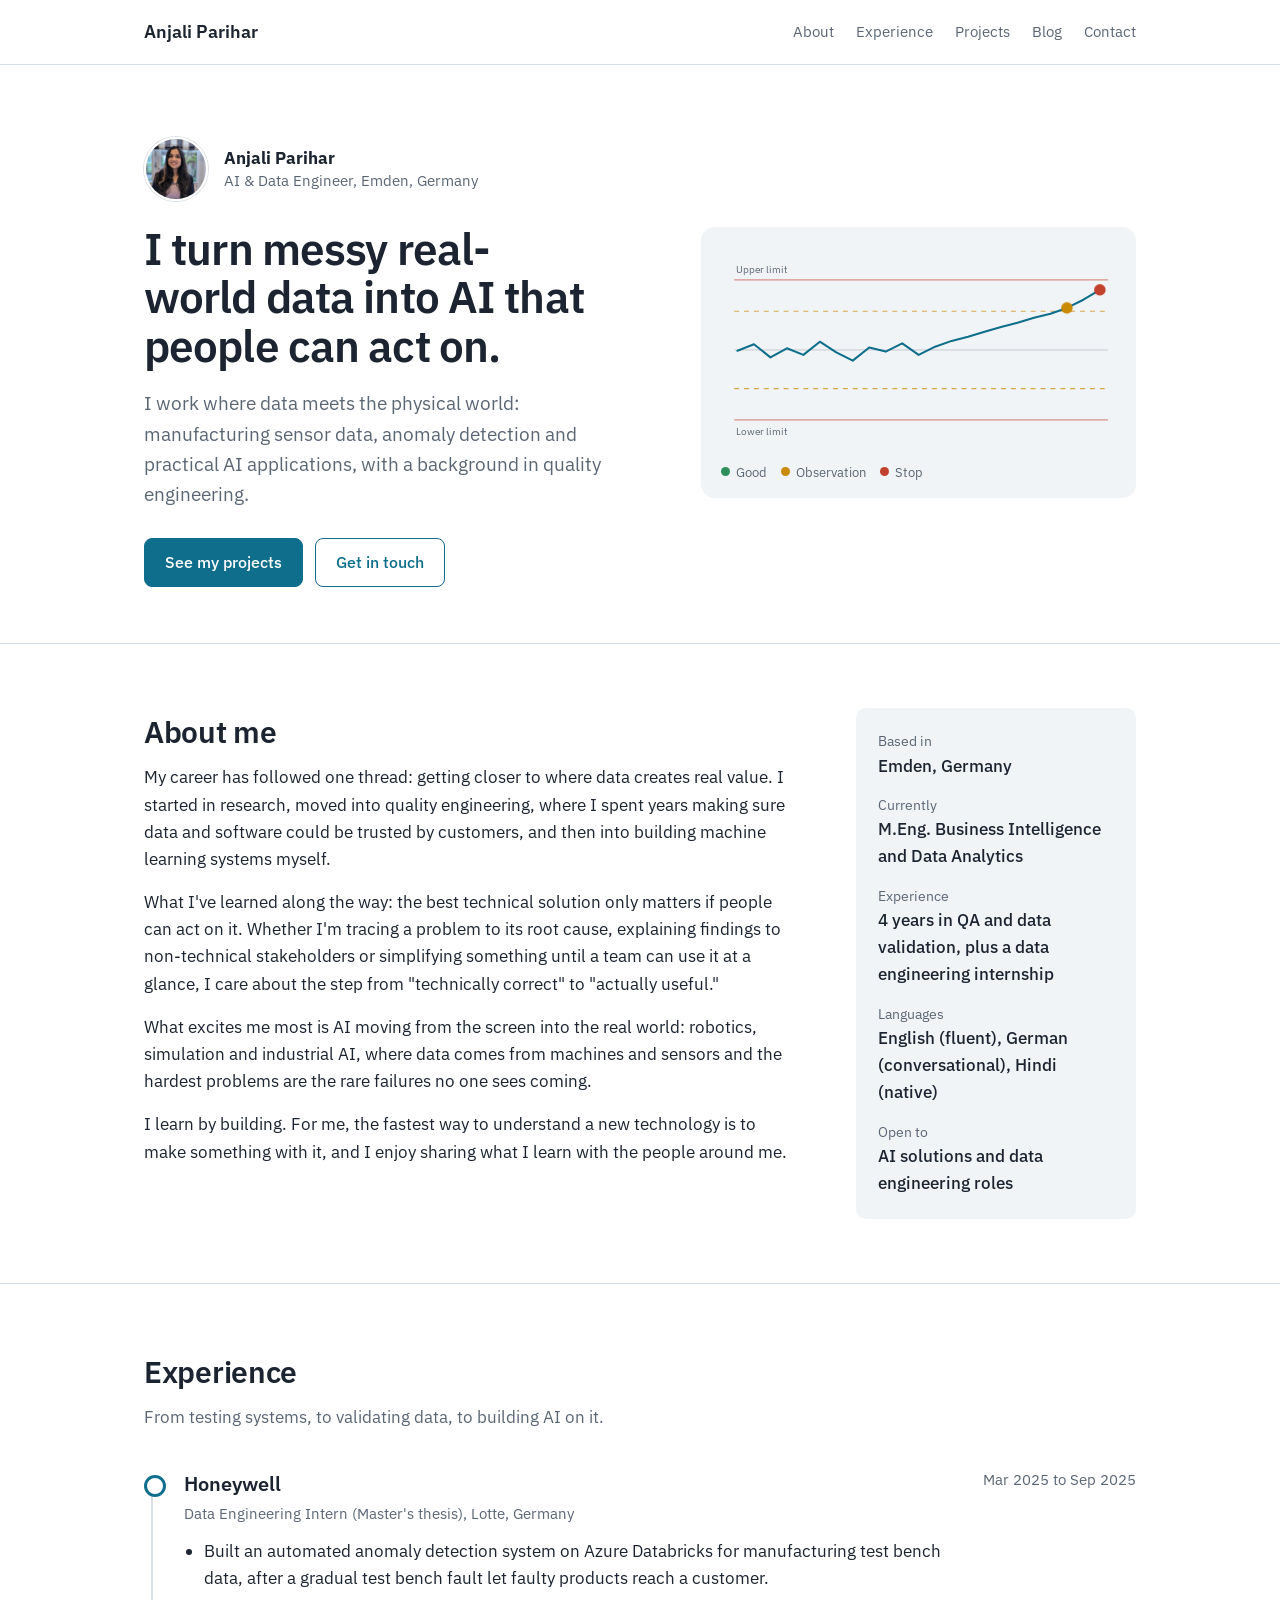
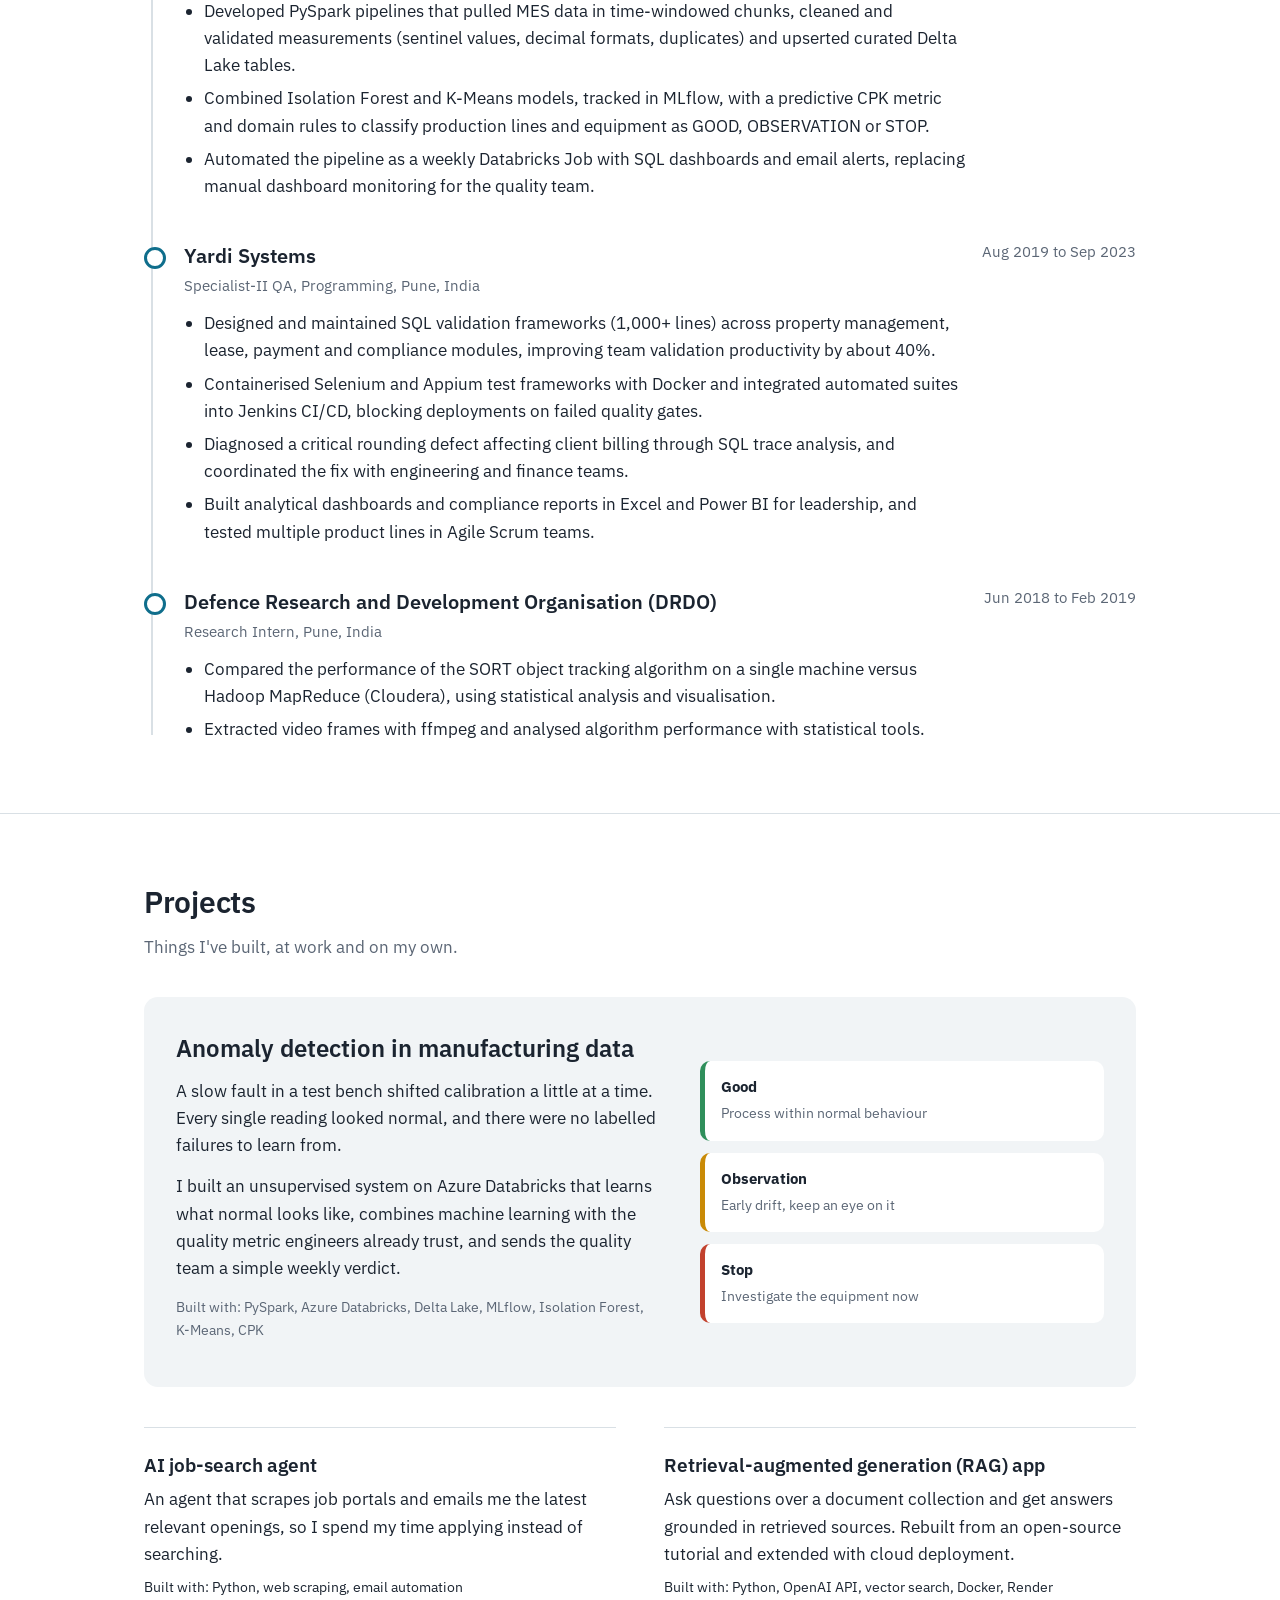
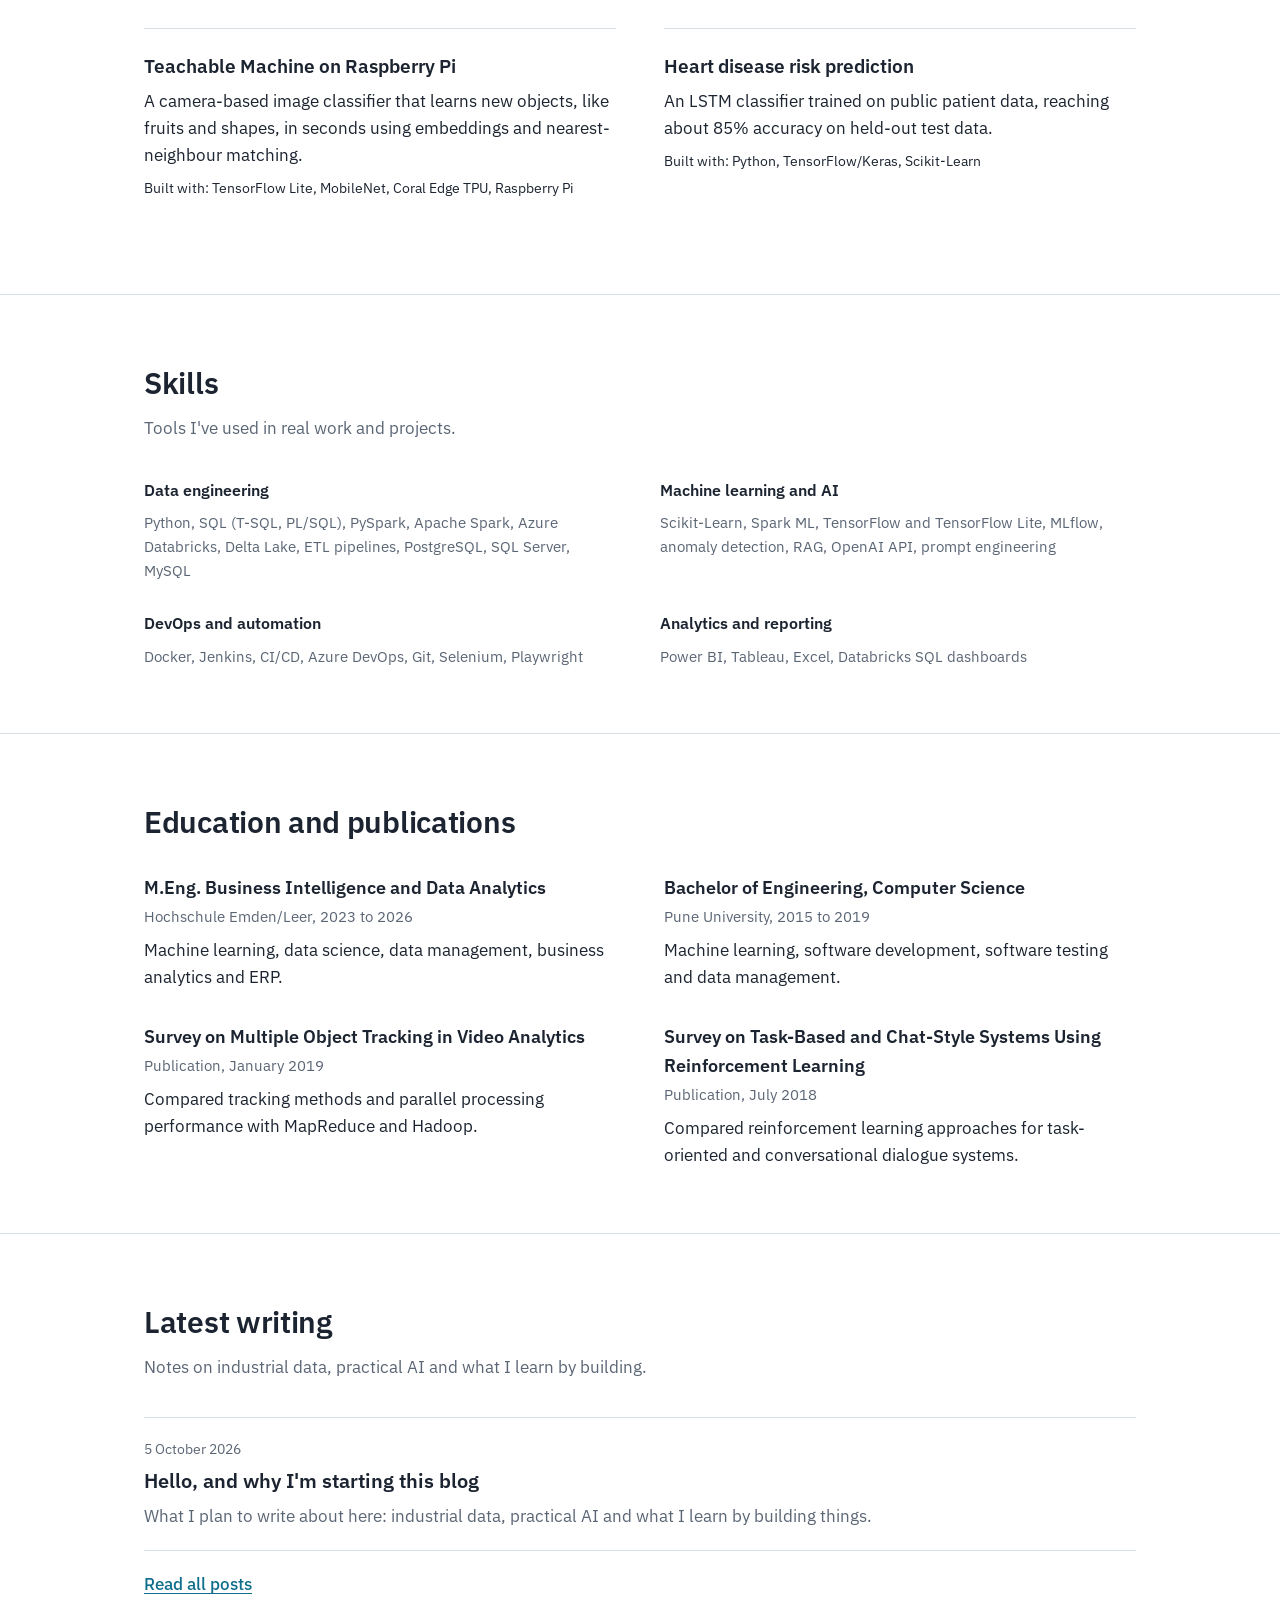
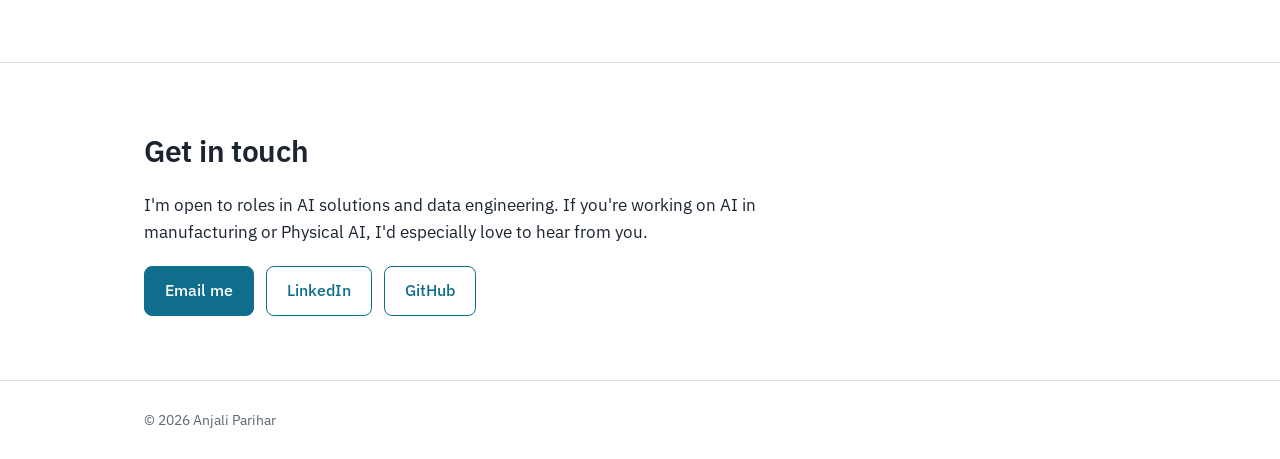
==== index.html @ 0a212793 "page" ====
<!DOCTYPE html>
<html lang="en">
<head>
  <meta charset="utf-8">
  <meta name="viewport" content="width=device-width, initial-scale=1">
  <title>Anjali Parihar | AI & Data Engineer</title>
  <meta name="description" content="Anjali Parihar, AI and data engineer in Germany. Industrial sensor data, anomaly detection and practical AI applications.">
  <meta name="author" content="Anjali Parihar">
  <!-- Link preview (LinkedIn, WhatsApp). After you get a domain, replace YOUR-DOMAIN below. -->
  <meta property="og:type" content="website">
  <meta property="og:title" content="Anjali Parihar | AI & Data Engineer">
  <meta property="og:description" content="Industrial sensor data, anomaly detection and practical AI applications.">
  <meta property="og:image" content="https://YOUR-DOMAIN/assets/profile.jpg">
  <meta property="og:url" content="https://YOUR-DOMAIN/">
  <meta name="theme-color" content="#ffffff">
  <link rel="icon" href="data:image/svg+xml,<svg xmlns='http://www.w3.org/2000/svg' viewBox='0 0 32 32'><rect width='32' height='32' rx='7' fill='%230f6e8c'/><text x='16' y='22' font-family='Arial' font-size='15' font-weight='700' fill='white' text-anchor='middle'>AP</text></svg>">
  <link rel="preconnect" href="https://fonts.googleapis.com">
  <link rel="preconnect" href="https://fonts.gstatic.com" crossorigin>
  <link href="https://fonts.googleapis.com/css2?family=IBM+Plex+Sans:wght@400;500;600&display=swap" rel="stylesheet">
  <link rel="stylesheet" href="styles.css">
</head>
<body>

<header class="site-header">
  <div class="wrap">
    <a class="brand" href="#top">Anjali Parihar</a>
    <button class="menu-btn" aria-expanded="false" aria-controls="site-nav">Menu</button>
    <nav class="nav" id="site-nav" aria-label="Main">
      <a href="#about">About</a>
      <a href="#experience">Experience</a>
      <a href="#projects">Projects</a>
      <a href="blog/index.html">Blog</a>
      <a href="#contact">Contact</a>
    </nav>
  </div>
</header>

<main id="top">

  <!-- Hero -->
  <section class="hero">
    <div class="wrap">
      <div>
        <div class="hero-id">
          <img src="assets/profile.jpg" alt="Portrait of Anjali Parihar">
          <p><strong>Anjali Parihar</strong>AI & Data Engineer, Emden, Germany</p>
        </div>
        <h1>I turn messy real-world data into AI that people can act on.</h1>
        <p class="lead">I work where data meets the physical world: manufacturing sensor data, anomaly detection and practical AI applications, with a background in quality engineering.</p>
        <div class="actions">
          <a class="btn btn-primary" href="#projects">See my projects</a>
          <a class="btn btn-ghost" href="#contact">Get in touch</a>
        </div>
      </div>

      <figure class="chart-card" aria-label="Illustration: a control chart where a drifting signal is flagged before it reaches the limit">
        <svg viewBox="0 0 480 250" role="img" aria-hidden="true">
          <!-- limits -->
          <line x1="16" y1="40" x2="470" y2="40" stroke="#c2412d" stroke-width="1.5" opacity=".55"/>
          <line x1="16" y1="210" x2="470" y2="210" stroke="#c2412d" stroke-width="1.5" opacity=".55"/>
          <line x1="16" y1="78" x2="470" y2="78" stroke="#c98a06" stroke-width="1.5" stroke-dasharray="6 6" opacity=".7"/>
          <line x1="16" y1="172" x2="470" y2="172" stroke="#c98a06" stroke-width="1.5" stroke-dasharray="6 6" opacity=".7"/>
          <line x1="16" y1="125" x2="470" y2="125" stroke="#5b6675" stroke-width="1" opacity=".35"/>
          <text x="18" y="32" font-size="12" fill="#5b6675" font-family="IBM Plex Sans, sans-serif">Upper limit</text>
          <text x="18" y="228" font-size="12" fill="#5b6675" font-family="IBM Plex Sans, sans-serif">Lower limit</text>
          <!-- signal -->
          <polyline class="trace" fill="none" stroke="#0f6e8c" stroke-width="2.5" stroke-linejoin="round" stroke-linecap="round"
            points="20,126 40,118 60,134 80,123 100,131 120,115 140,128 160,138 180,122 200,127 220,117 240,131 260,121 280,114 300,109 320,103 340,97 360,92 380,86 400,81 420,74 440,64 460,52"/>
          <!-- flags -->
          <circle class="flag f1" cx="420" cy="74" r="7" fill="#c98a06"/>
          <circle class="flag f2" cx="460" cy="52" r="7" fill="#c2412d"/>
        </svg>
        <figcaption class="chart-legend">
          <span class="lg-good">Good</span>
          <span class="lg-watch">Observation</span>
          <span class="lg-stop">Stop</span>
        </figcaption>
      </figure>
    </div>
  </section>

  <!-- About -->
  <section class="block" id="about">
    <div class="wrap about-grid">
      <div class="about-text">
        <h2>About me</h2>
        <p>My career has followed one thread: getting closer to where data creates real value. I started in research, moved into quality engineering, where I spent years making sure data and software could be trusted by customers, and then into building machine learning systems myself.</p>
        <p>What I've learned along the way: the best technical solution only matters if people can act on it. Whether I'm tracing a problem to its root cause, explaining findings to non-technical stakeholders or simplifying something until a team can use it at a glance, I care about the step from "technically correct" to "actually useful."</p>
        <p>What excites me most is AI moving from the screen into the real world: robotics, simulation and industrial AI, where data comes from machines and sensors and the hardest problems are the rare failures no one sees coming.</p>
        <p>I learn by building. For me, the fastest way to understand a new technology is to make something with it, and I enjoy sharing what I learn with the people around me.</p>
      </div>
      <aside class="facts">
        <dl>
          <dt>Based in</dt>
          <dd>Emden, Germany</dd>
          <dt>Currently</dt>
          <dd>M.Eng. Business Intelligence and Data Analytics</dd>
          <dt>Experience</dt>
          <dd>4 years in QA and data validation, plus a data engineering internship</dd>
          <dt>Languages</dt>
          <dd>English (fluent), German (conversational), Hindi (native)</dd>
          <dt>Open to</dt>
          <dd>AI solutions and data engineering roles</dd>
        </dl>
      </aside>
    </div>
  </section>

  <!-- Experience -->
  <section class="block" id="experience">
    <div class="wrap">
      <h2>Experience</h2>
      <p class="section-intro">From testing systems, to validating data, to building AI on it.</p>
      <ol class="timeline" reversed>
        <li>
          <div class="role-head">
            <h3>Honeywell</h3>
            <span class="when">Mar 2025 to Sep 2025</span>
          </div>
          <p class="role-sub">Data Engineering Intern (Master's thesis), Lotte, Germany</p>
          <ul>
            <li>Built an automated anomaly detection system on Azure Databricks for manufacturing test bench data, after a gradual test bench fault let faulty products reach a customer.</li>
            <li>Developed PySpark pipelines that pulled MES data in time-windowed chunks, cleaned and validated measurements (sentinel values, decimal formats, duplicates) and upserted curated Delta Lake tables.</li>
            <li>Combined Isolation Forest and K-Means models, tracked in MLflow, with a predictive CPK metric and domain rules to classify production lines and equipment as GOOD, OBSERVATION or STOP.</li>
            <li>Automated the pipeline as a weekly Databricks Job with SQL dashboards and email alerts, replacing manual dashboard monitoring for the quality team.</li>
          </ul>
        </li>
        <li>
          <div class="role-head">
            <h3>Yardi Systems</h3>
            <span class="when">Aug 2019 to Sep 2023</span>
          </div>
          <p class="role-sub">Specialist-II QA, Programming, Pune, India</p>
          <ul>
            <li>Designed and maintained SQL validation frameworks (1,000+ lines) across property management, lease, payment and compliance modules, improving team validation productivity by about 40%.</li>
            <li>Containerised Selenium and Appium test frameworks with Docker and integrated automated suites into Jenkins CI/CD, blocking deployments on failed quality gates.</li>
            <li>Diagnosed a critical rounding defect affecting client billing through SQL trace analysis, and coordinated the fix with engineering and finance teams.</li>
            <li>Built analytical dashboards and compliance reports in Excel and Power BI for leadership, and tested multiple product lines in Agile Scrum teams.</li>
          </ul>
        </li>
        <li>
          <div class="role-head">
            <h3>Defence Research and Development Organisation (DRDO)</h3>
            <span class="when">Jun 2018 to Feb 2019</span>
          </div>
          <p class="role-sub">Research Intern, Pune, India</p>
          <ul>
            <li>Compared the performance of the SORT object tracking algorithm on a single machine versus Hadoop MapReduce (Cloudera), using statistical analysis and visualisation.</li>
            <li>Extracted video frames with ffmpeg and analysed algorithm performance with statistical tools.</li>
          </ul>
        </li>
      </ol>
    </div>
  </section>

  <!-- Projects -->
  <section class="block" id="projects">
    <div class="wrap">
      <h2>Projects</h2>
      <p class="section-intro">Things I've built, at work and on my own.</p>

      <article class="featured">
        <div>
          <h3>Anomaly detection in manufacturing data</h3>
          <p>A slow fault in a test bench shifted calibration a little at a time. Every single reading looked normal, and there were no labelled failures to learn from.</p>
          <p>I built an unsupervised system on Azure Databricks that learns what normal looks like, combines machine learning with the quality metric engineers already trust, and sends the quality team a simple weekly verdict.</p>
          <p class="built">Built with: PySpark, Azure Databricks, Delta Lake, MLflow, Isolation Forest, K-Means, CPK</p>
        </div>
        <div class="verdicts" aria-label="The three verdicts the system produces">
          <div class="verdict v-good"><div><strong>Good</strong><span>Process within normal behaviour</span></div></div>
          <div class="verdict v-watch"><div><strong>Observation</strong><span>Early drift, keep an eye on it</span></div></div>
          <div class="verdict v-stop"><div><strong>Stop</strong><span>Investigate the equipment now</span></div></div>
        </div>
      </article>

      <ul class="project-list">
        <li>
          <h3>AI job-search agent</h3>
          <p>An agent that scrapes job portals and emails me the latest relevant openings, so I spend my time applying instead of searching.</p>
          <p class="built">Built with: Python, web scraping, email automation</p>
        </li>
        <li>
          <h3>Retrieval-augmented generation (RAG) app</h3>
          <p>Ask questions over a document collection and get answers grounded in retrieved sources. Rebuilt from an open-source tutorial and extended with cloud deployment.</p>
          <p class="built">Built with: Python, OpenAI API, vector search, Docker, Render</p>
        </li>
        <li>
          <h3>Teachable Machine on Raspberry Pi</h3>
          <p>A camera-based image classifier that learns new objects, like fruits and shapes, in seconds using embeddings and nearest-neighbour matching.</p>
          <p class="built">Built with: TensorFlow Lite, MobileNet, Coral Edge TPU, Raspberry Pi</p>
        </li>
        <li>
          <h3>Heart disease risk prediction</h3>
          <p>An LSTM classifier trained on public patient data, reaching about 85% accuracy on held-out test data.</p>
          <p class="built">Built with: Python, TensorFlow/Keras, Scikit-Learn</p>
        </li>
      </ul>
    </div>
  </section>

  <!-- Skills -->
  <section class="block" id="skills">
    <div class="wrap">
      <h2>Skills</h2>
      <p class="section-intro">Tools I've used in real work and projects.</p>
      <div class="skills">
        <div>
          <h3>Data engineering</h3>
          <p>Python, SQL (T-SQL, PL/SQL), PySpark, Apache Spark, Azure Databricks, Delta Lake, ETL pipelines, PostgreSQL, SQL Server, MySQL</p>
        </div>
        <div>
          <h3>Machine learning and AI</h3>
          <p>Scikit-Learn, Spark ML, TensorFlow and TensorFlow Lite, MLflow, anomaly detection, RAG, OpenAI API, prompt engineering</p>
        </div>
        <div>
          <h3>DevOps and automation</h3>
          <p>Docker, Jenkins, CI/CD, Azure DevOps, Git, Selenium, Playwright</p>
        </div>
        <div>
          <h3>Analytics and reporting</h3>
          <p>Power BI, Tableau, Excel, Databricks SQL dashboards</p>
        </div>
      </div>
    </div>
  </section>

  <!-- Education -->
  <section class="block" id="education">
    <div class="wrap">
      <h2>Education and publications</h2>
      <div class="edu" style="margin-top:28px">
        <div>
          <h3>M.Eng. Business Intelligence and Data Analytics</h3>
          <p class="meta">Hochschule Emden/Leer, 2023 to 2026</p>
          <p>Machine learning, data science, data management, business analytics and ERP.</p>
        </div>
        <div>
          <h3>Bachelor of Engineering, Computer Science</h3>
          <p class="meta">Pune University, 2015 to 2019</p>
          <p>Machine learning, software development, software testing and data management.</p>
        </div>
        <div>
          <h3>Survey on Multiple Object Tracking in Video Analytics</h3>
          <p class="meta">Publication, January 2019</p>
          <p>Compared tracking methods and parallel processing performance with MapReduce and Hadoop.</p>
        </div>
        <div>
          <h3>Survey on Task-Based and Chat-Style Systems Using Reinforcement Learning</h3>
          <p class="meta">Publication, July 2018</p>
          <p>Compared reinforcement learning approaches for task-oriented and conversational dialogue systems.</p>
        </div>
      </div>
    </div>
  </section>

  <!-- Blog preview -->
  <section class="block" id="writing">
    <div class="wrap">
      <h2>Latest writing</h2>
      <p class="section-intro">Notes on industrial data, practical AI and what I learn by building.</p>
      <ul class="post-list" data-posts data-limit="3" data-base="blog/"></ul>
      <a class="more-link" href="blog/index.html">Read all posts</a>
    </div>
  </section>

  <!-- Contact -->
  <section class="block contact" id="contact">
    <div class="wrap">
      <h2>Get in touch</h2>
      <p>I'm open to roles in AI solutions and data engineering. If you're working on AI in manufacturing or Physical AI, I'd especially love to hear from you.</p>
      <div class="contact-links">
        <a class="btn btn-primary" href="mailto:anjali.parihar97@gmail.com">Email me</a>
        <a class="btn btn-ghost" href="https://www.linkedin.com/in/anjali-parihar-" target="_blank" rel="noopener">LinkedIn</a>
        <a class="btn btn-ghost" href="https://github.com/anjaliparihar97" target="_blank" rel="noopener">GitHub</a>
      </div>
    </div>
  </section>

</main>

<footer class="site-footer">
  <div class="wrap">© <span class="year"></span> Anjali Parihar</div>
</footer>

<script src="posts.js"></script>
<script src="main.js"></script>
</body>
</html>
---- styles.css ----
/* ===== Design tokens (light theme) ===== */
:root {
  --paper: #ffffff;
  --surface: #f1f4f6;
  --line: #d9e0e5;
  --ink: #1b2430;
  --muted: #5b6675;
  --accent: #0f6e8c;        /* instrument blue */
  --accent-soft: #e3f0f4;
  --good: #2f8f5b;
  --watch: #c98a06;
  --stop: #c2412d;
  --radius: 10px;
  --max: 1040px;
  --sans: "IBM Plex Sans", "Segoe UI", system-ui, -apple-system, sans-serif;
  --serif: "IBM Plex Serif", Georgia, "Times New Roman", serif;
}

* { box-sizing: border-box; }
html { scroll-behavior: smooth; scroll-padding-top: 72px; }
body {
  margin: 0;
  background: var(--paper);
  color: var(--ink);
  font-family: var(--sans);
  font-size: 17px;
  line-height: 1.6;
}
img { max-width: 100%; display: block; }
a { color: var(--accent); text-underline-offset: 3px; }
a:hover { color: var(--ink); }
:focus-visible { outline: 3px solid var(--accent); outline-offset: 3px; border-radius: 4px; }

.wrap { max-width: var(--max); margin: 0 auto; padding: 0 24px; }

/* ===== Header ===== */
.site-header {
  position: sticky; top: 0; z-index: 10;
  background: rgba(255, 255, 255, 0.92);
  backdrop-filter: blur(8px);
  border-bottom: 1px solid var(--line);
}
.site-header .wrap { display: flex; align-items: center; justify-content: space-between; height: 64px; }
.brand { font-weight: 600; color: var(--ink); text-decoration: none; font-size: 18px; }
.nav { display: flex; gap: 22px; }
.nav a { color: var(--muted); text-decoration: none; font-size: 15px; }
.nav a:hover, .nav a[aria-current="page"] { color: var(--ink); }
.menu-btn { display: none; background: none; border: 1px solid var(--line); border-radius: 8px; padding: 6px 12px; font: inherit; font-size: 15px; color: var(--ink); cursor: pointer; }

@media (max-width: 760px) {
  .menu-btn { display: block; }
  .nav { display: none; position: absolute; top: 64px; left: 0; right: 0; flex-direction: column; gap: 0; background: var(--paper); border-bottom: 1px solid var(--line); }
  .nav.open { display: flex; }
  .nav a { padding: 14px 24px; border-top: 1px solid var(--line); }
}

/* ===== Hero ===== */
.hero { padding: 72px 0 56px; }
.hero .wrap { display: grid; grid-template-columns: 1.15fr 1fr; gap: 56px; align-items: center; }
.hero-id { display: flex; align-items: center; gap: 16px; margin-bottom: 24px; }
.hero-id img { width: 64px; height: 64px; border-radius: 50%; object-fit: cover; border: 2px solid var(--paper); box-shadow: 0 0 0 1px var(--line); }
.hero-id p { margin: 0; color: var(--muted); font-size: 15px; line-height: 1.4; }
.hero-id strong { color: var(--ink); display: block; font-size: 17px; }
.hero h1 { font-size: clamp(32px, 4vw, 44px); line-height: 1.1; letter-spacing: -0.02em; margin: 0 0 18px; font-weight: 600; text-wrap: balance; }
.hero .lead { color: var(--muted); font-size: 19px; max-width: 34em; margin: 0 0 28px; }
.actions { display: flex; flex-wrap: wrap; gap: 12px; }
.btn { display: inline-block; padding: 11px 20px; border-radius: 8px; font-weight: 500; text-decoration: none; font-size: 16px; border: 1px solid var(--accent); }
.btn-primary { background: var(--accent); color: #fff; }
.btn-primary:hover { background: #0b5870; color: #fff; }
.btn-ghost { color: var(--accent); background: transparent; }
.btn-ghost:hover { background: var(--accent-soft); color: var(--accent); }

/* Control chart */
.chart-card { margin: 0; background: var(--surface); border-radius: 14px; padding: 20px 20px 14px; }
.chart-card svg { width: 100%; height: auto; display: block; }
.chart-legend { display: flex; flex-wrap: wrap; gap: 14px; font-size: 13px; color: var(--muted); margin-top: 10px; }
.chart-legend span::before { content: ""; display: inline-block; width: 9px; height: 9px; border-radius: 50%; margin-right: 6px; vertical-align: 1px; }
.lg-good::before { background: var(--good); }
.lg-watch::before { background: var(--watch); }
.lg-stop::before { background: var(--stop); }
.trace { stroke-dasharray: 1400; stroke-dashoffset: 1400; animation: draw 2.4s ease-out 0.3s forwards; }
.flag { opacity: 0; animation: pop 0.4s ease-out forwards; }
.flag.f1 { animation-delay: 2.1s; }
.flag.f2 { animation-delay: 2.5s; }
@keyframes draw { to { stroke-dashoffset: 0; } }
@keyframes pop { to { opacity: 1; } }
@media (prefers-reduced-motion: reduce) {
  .trace { animation: none; stroke-dashoffset: 0; }
  .flag { animation: none; opacity: 1; }
  html { scroll-behavior: auto; }
}

@media (max-width: 860px) {
  .hero .wrap { grid-template-columns: 1fr; }
  .hero { padding-top: 48px; }
}

/* ===== Sections ===== */
section.block { padding: 64px 0; border-top: 1px solid var(--line); }
section.block h2 { font-size: 30px; letter-spacing: -0.01em; margin: 0 0 8px; font-weight: 600; }
.section-intro { color: var(--muted); margin: 0 0 36px; max-width: 40em; }

/* About */
.about-grid { display: grid; grid-template-columns: 1fr 280px; gap: 56px; }
.about-text p { margin: 0 0 16px; max-width: 38em; }
.facts { background: var(--surface); border-radius: var(--radius); padding: 22px; align-self: start; }
.facts dl { margin: 0; }
.facts dt { font-size: 14px; color: var(--muted); }
.facts dd { margin: 0 0 14px; font-weight: 500; }
.facts dd:last-child { margin-bottom: 0; }
@media (max-width: 760px) { .about-grid { grid-template-columns: 1fr; gap: 28px; } }

/* Experience timeline */
.timeline { list-style: none; margin: 0; padding: 0; position: relative; }
.timeline::before { content: ""; position: absolute; left: 7px; top: 8px; bottom: 8px; width: 2px; background: var(--line); }
.timeline > li { position: relative; padding-left: 40px; margin-bottom: 40px; }
.timeline > li:last-child { margin-bottom: 0; }
.timeline > li::before { content: ""; position: absolute; left: 0; top: 7px; width: 16px; height: 16px; border-radius: 50%; background: var(--paper); border: 3px solid var(--accent); }
.role-head { display: flex; flex-wrap: wrap; justify-content: space-between; gap: 4px 16px; }
.role-head h3 { margin: 0; font-size: 20px; font-weight: 600; }
.role-head .when { color: var(--muted); font-size: 15px; }
.role-sub { color: var(--muted); margin: 2px 0 12px; font-size: 15px; }
.timeline ul { margin: 0; padding-left: 20px; max-width: 46em; list-style: disc; }
.timeline ul li { margin-bottom: 6px; }

/* Projects */
.featured { display: grid; grid-template-columns: 1.2fr 1fr; gap: 40px; background: var(--surface); border-radius: 14px; padding: 32px; margin-bottom: 40px; }
.featured h3 { margin: 0 0 10px; font-size: 24px; font-weight: 600; }
.featured p { margin: 0 0 14px; }
.verdicts { display: flex; flex-direction: column; gap: 12px; justify-content: center; }
.verdict { display: flex; align-items: center; gap: 14px; background: var(--paper); border-radius: 10px; padding: 14px 16px; border-left: 5px solid; }
.verdict strong { display: block; font-size: 15px; }
.verdict span { color: var(--muted); font-size: 14px; }
.v-good { border-color: var(--good); }
.v-watch { border-color: var(--watch); }
.v-stop { border-color: var(--stop); }
@media (max-width: 860px) { .featured { grid-template-columns: 1fr; padding: 24px; } }

.project-list { list-style: none; margin: 0; padding: 0; display: grid; grid-template-columns: 1fr 1fr; gap: 0 48px; }
.project-list li { padding: 22px 0; border-top: 1px solid var(--line); }
.project-list h3 { margin: 0 0 6px; font-size: 19px; font-weight: 600; }
.project-list p { margin: 0 0 8px; color: var(--ink); }
.built { font-size: 14px; color: var(--muted); margin: 0; }
@media (max-width: 760px) { .project-list { grid-template-columns: 1fr; } }

/* Skills */
.skills { display: grid; grid-template-columns: 1fr 1fr; gap: 28px 40px; }
.skills h3 { font-size: 16px; margin: 0 0 8px; font-weight: 600; }
.skills p { margin: 0; color: var(--muted); font-size: 15px; }

/* Education */
.edu { display: grid; grid-template-columns: 1fr 1fr; gap: 32px 48px; }
.edu h3 { margin: 0; font-size: 18px; font-weight: 600; }
.edu .meta { color: var(--muted); font-size: 15px; margin: 2px 0 8px; }
.edu p { margin: 0; }
@media (max-width: 760px) { .edu { grid-template-columns: 1fr; } }

/* Writing list (home + blog index) */
.post-list { list-style: none; margin: 0; padding: 0; }
.post-list li { padding: 20px 0; border-top: 1px solid var(--line); }
.post-list li:last-child { border-bottom: 1px solid var(--line); }
.post-list a.post-title { font-size: 20px; font-weight: 600; color: var(--ink); text-decoration: none; }
.post-list a.post-title:hover { color: var(--accent); }
.post-list time { display: block; color: var(--muted); font-size: 14px; margin-bottom: 4px; }
.post-list p { margin: 6px 0 0; color: var(--muted); max-width: 44em; }
.more-link { display: inline-block; margin-top: 20px; font-weight: 500; }

/* Contact */
.contact p { max-width: 36em; }
.contact-links { display: flex; flex-wrap: wrap; gap: 12px; margin-top: 20px; }

/* Footer */
.site-footer { border-top: 1px solid var(--line); padding: 28px 0; color: var(--muted); font-size: 14px; }

/* ===== Blog article ===== */
.article { padding: 56px 0 72px; }
.article .wrap { max-width: 720px; }
.back { font-size: 15px; text-decoration: none; }
.article h1 { font-size: clamp(30px, 4vw, 42px); line-height: 1.15; letter-spacing: -0.015em; margin: 18px 0 10px; font-weight: 600; }
.article .byline { color: var(--muted); font-size: 15px; margin: 0 0 36px; }
.prose { font-family: var(--serif); font-size: 19px; line-height: 1.75; }
.prose h2 { font-family: var(--sans); font-size: 24px; margin: 40px 0 12px; font-weight: 600; line-height: 1.3; }
.prose h3 { font-family: var(--sans); font-size: 19px; margin: 28px 0 8px; font-weight: 600; }
.prose p { margin: 0 0 20px; }
.prose ul, .prose ol { margin: 0 0 20px; padding-left: 24px; }
.prose li { margin-bottom: 8px; }
.prose blockquote { margin: 0 0 20px; padding: 4px 0 4px 20px; border-left: 4px solid var(--accent); color: var(--muted); }
.prose code { font-size: 0.85em; background: var(--surface); padding: 2px 6px; border-radius: 5px; }
.prose pre { background: var(--surface); padding: 16px; border-radius: var(--radius); overflow-x: auto; font-size: 15px; line-height: 1.5; }
.prose pre code { background: none; padding: 0; }
.prose img { border-radius: var(--radius); margin: 8px 0 24px; }
@media (max-width: 760px) { .skills { grid-template-columns: 1fr; } }
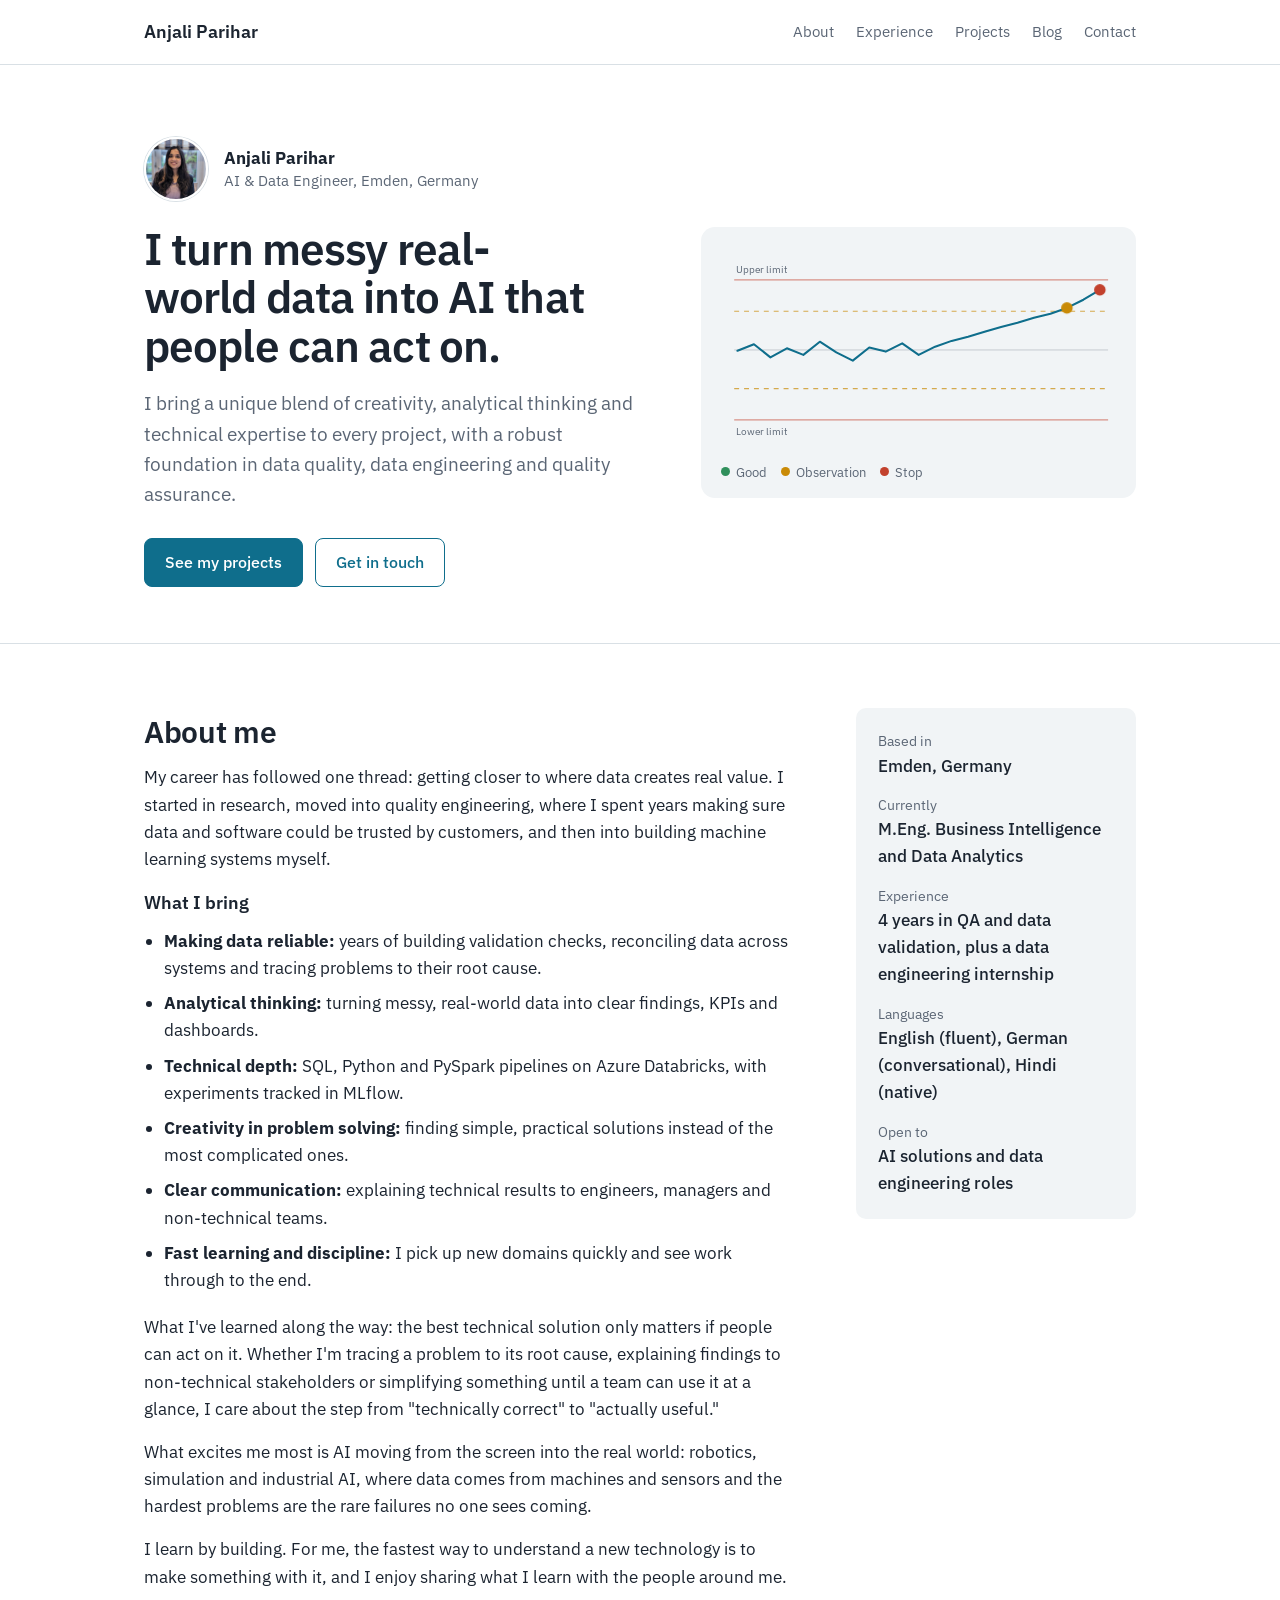
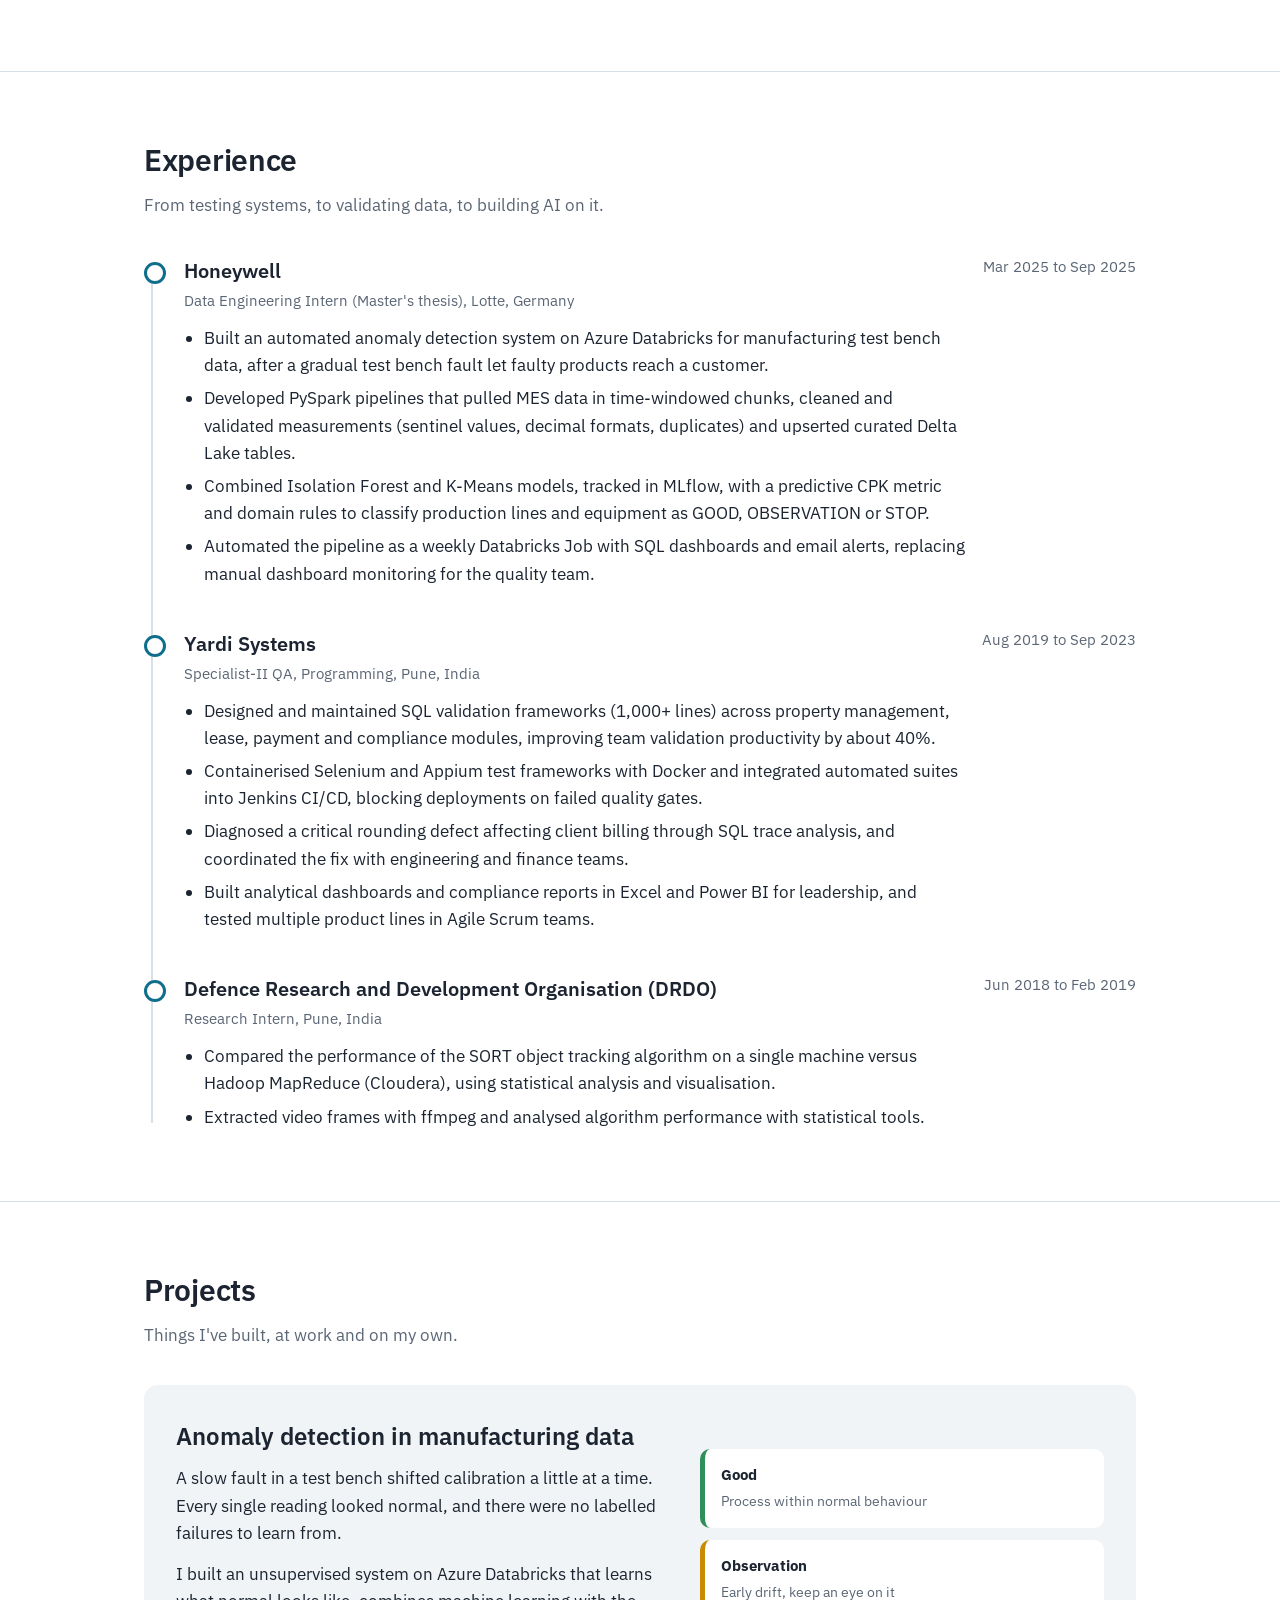
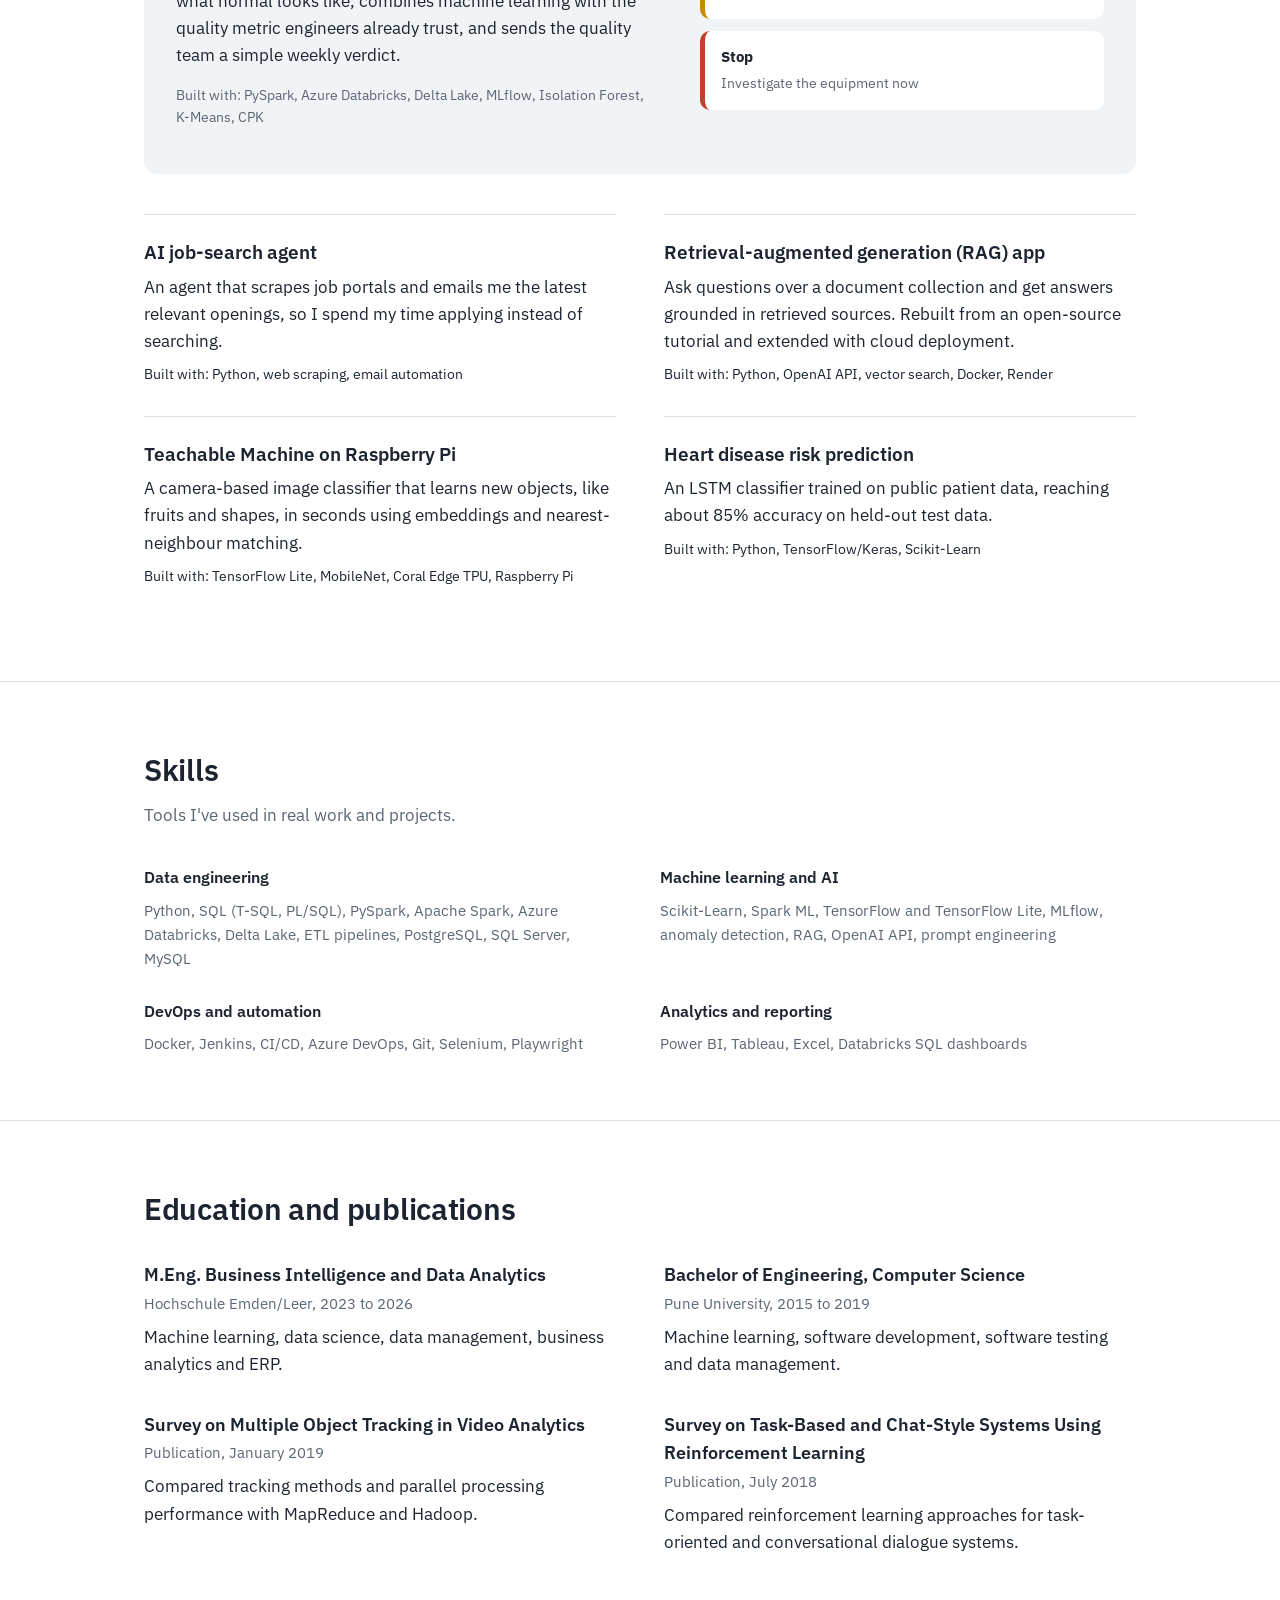
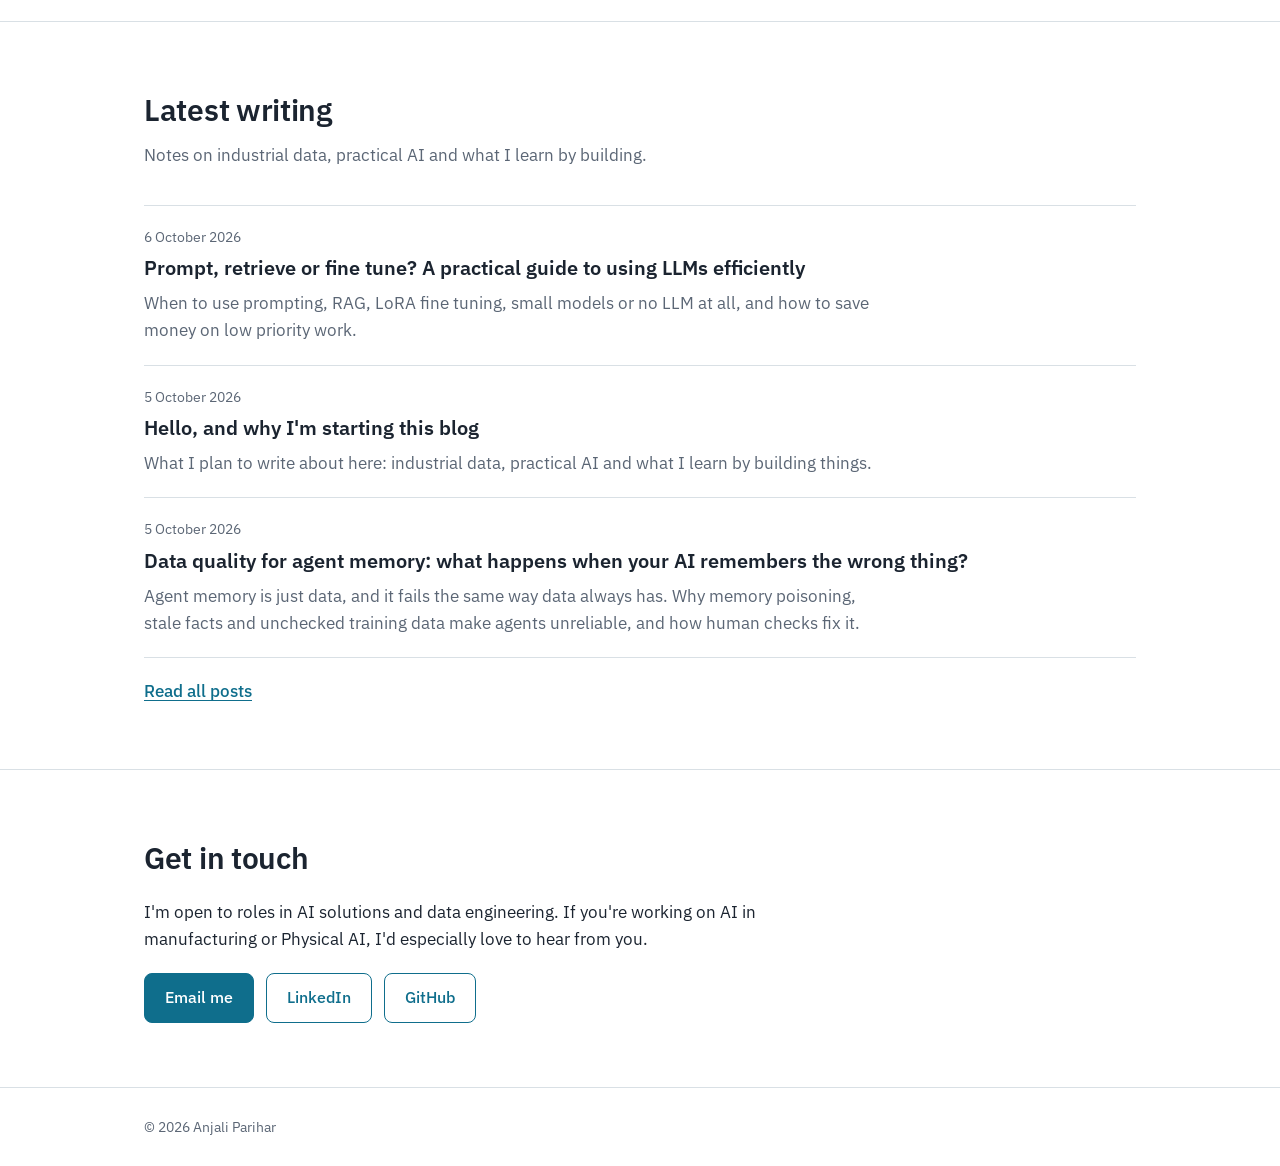
==== commit 4dac34d3: "index" ====
--- a/index.html
+++ b/index.html
@@ -18,6 +18,10 @@
   <link rel="preconnect" href="https://fonts.gstatic.com" crossorigin>
   <link href="https://fonts.googleapis.com/css2?family=IBM+Plex+Sans:wght@400;500;600&display=swap" rel="stylesheet">
   <link rel="stylesheet" href="styles.css">
+  <style>
+    .strengths-title { font-size: 18px; margin: 8px 0 10px; font-weight: 600; }
+    .strengths { margin: 0 0 20px; padding-left: 20px; max-width: 38em; display: grid; gap: 8px; }
+  </style>
 </head>
 <body>
 
@@ -46,7 +50,7 @@
           <p><strong>Anjali Parihar</strong>AI & Data Engineer, Emden, Germany</p>
         </div>
         <h1>I turn messy real-world data into AI that people can act on.</h1>
-        <p class="lead">I work where data meets the physical world: manufacturing sensor data, anomaly detection and practical AI applications, with a background in quality engineering.</p>
+        <p class="lead">I bring a unique blend of creativity, analytical thinking and technical expertise to every project, with a robust foundation in data quality, data engineering and quality assurance.</p>
         <div class="actions">
           <a class="btn btn-primary" href="#projects">See my projects</a>
           <a class="btn btn-ghost" href="#contact">Get in touch</a>
@@ -85,6 +89,15 @@
       <div class="about-text">
         <h2>About me</h2>
         <p>My career has followed one thread: getting closer to where data creates real value. I started in research, moved into quality engineering, where I spent years making sure data and software could be trusted by customers, and then into building machine learning systems myself.</p>
+        <h3 class="strengths-title">What I bring</h3>
+        <ul class="strengths">
+          <li><strong>Making data reliable:</strong> years of building validation checks, reconciling data across systems and tracing problems to their root cause.</li>
+          <li><strong>Analytical thinking:</strong> turning messy, real-world data into clear findings, KPIs and dashboards.</li>
+          <li><strong>Technical depth:</strong> SQL, Python and PySpark pipelines on Azure Databricks, with experiments tracked in MLflow.</li>
+          <li><strong>Creativity in problem solving:</strong> finding simple, practical solutions instead of the most complicated ones.</li>
+          <li><strong>Clear communication:</strong> explaining technical results to engineers, managers and non-technical teams.</li>
+          <li><strong>Fast learning and discipline:</strong> I pick up new domains quickly and see work through to the end.</li>
+        </ul>
         <p>What I've learned along the way: the best technical solution only matters if people can act on it. Whether I'm tracing a problem to its root cause, explaining findings to non-technical stakeholders or simplifying something until a team can use it at a glance, I care about the step from "technically correct" to "actually useful."</p>
         <p>What excites me most is AI moving from the screen into the real world: robotics, simulation and industrial AI, where data comes from machines and sensors and the hardest problems are the rare failures no one sees coming.</p>
         <p>I learn by building. For me, the fastest way to understand a new technology is to make something with it, and I enjoy sharing what I learn with the people around me.</p>
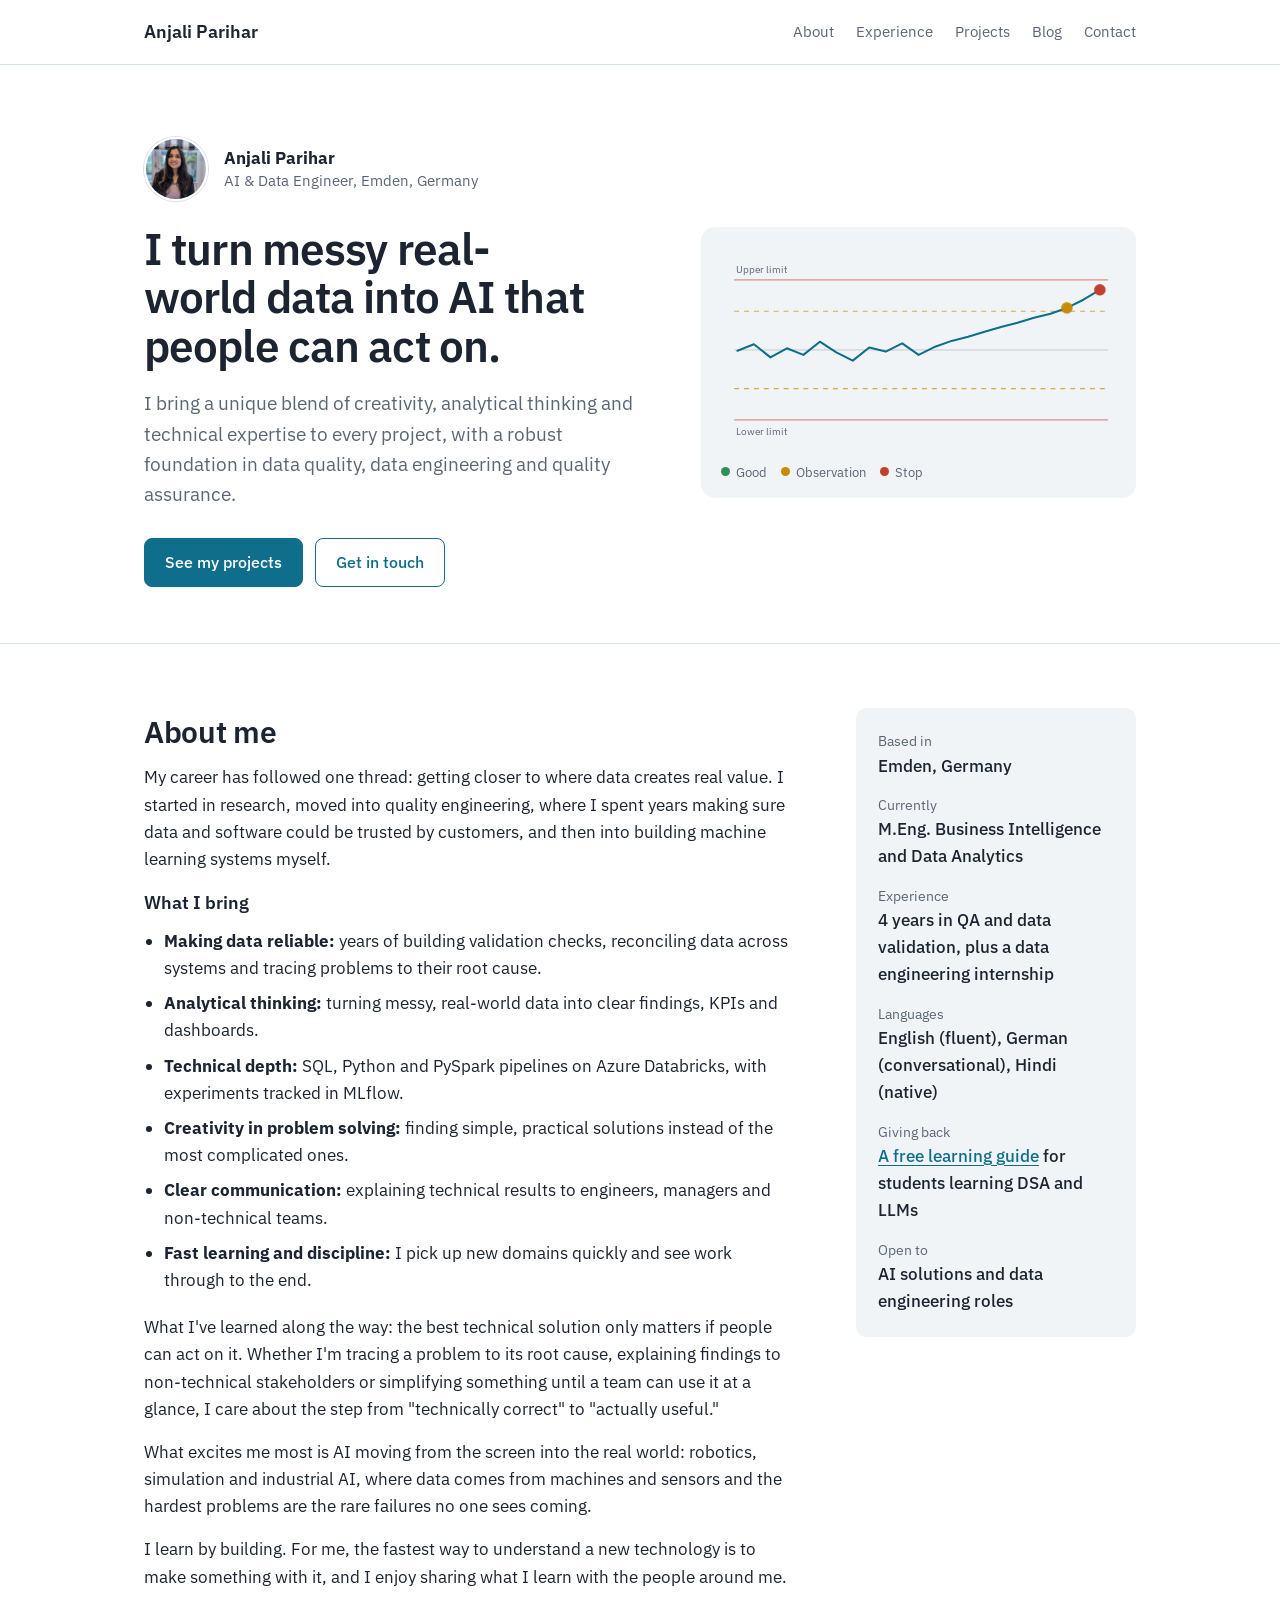
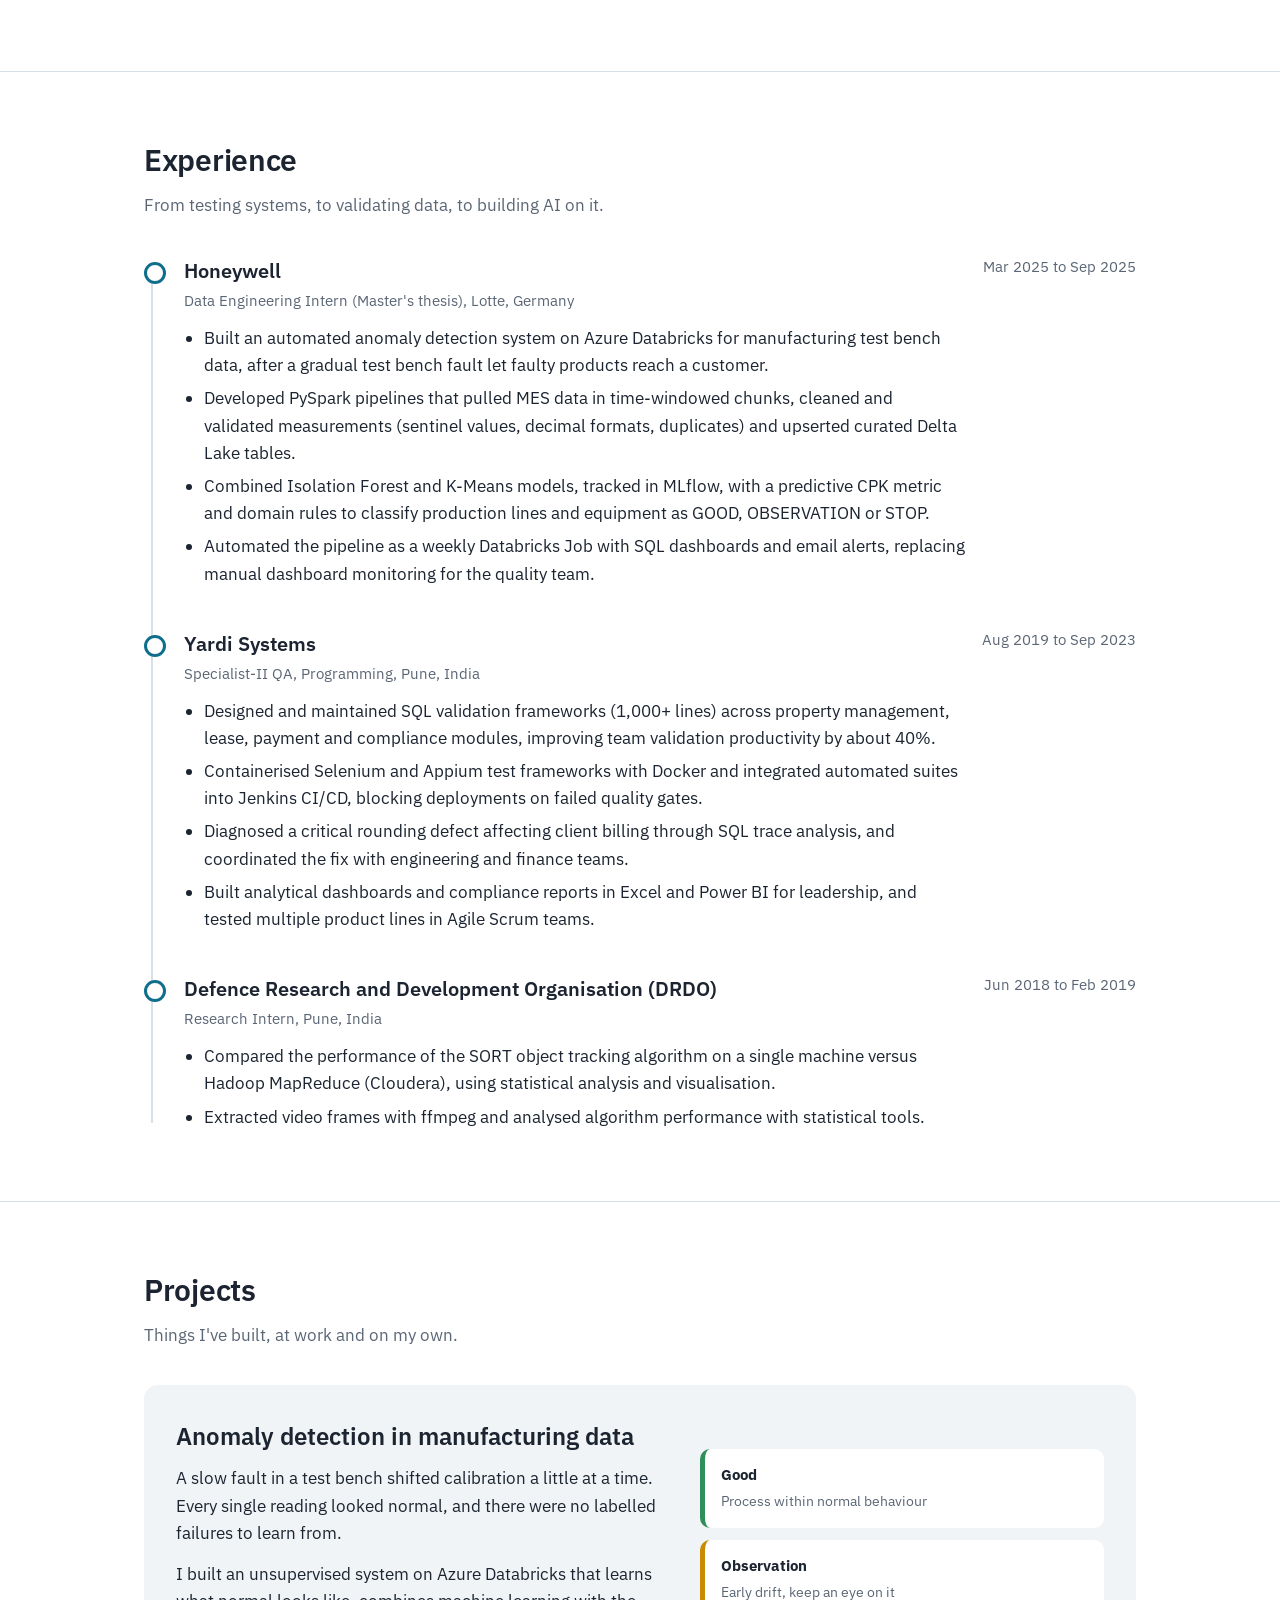
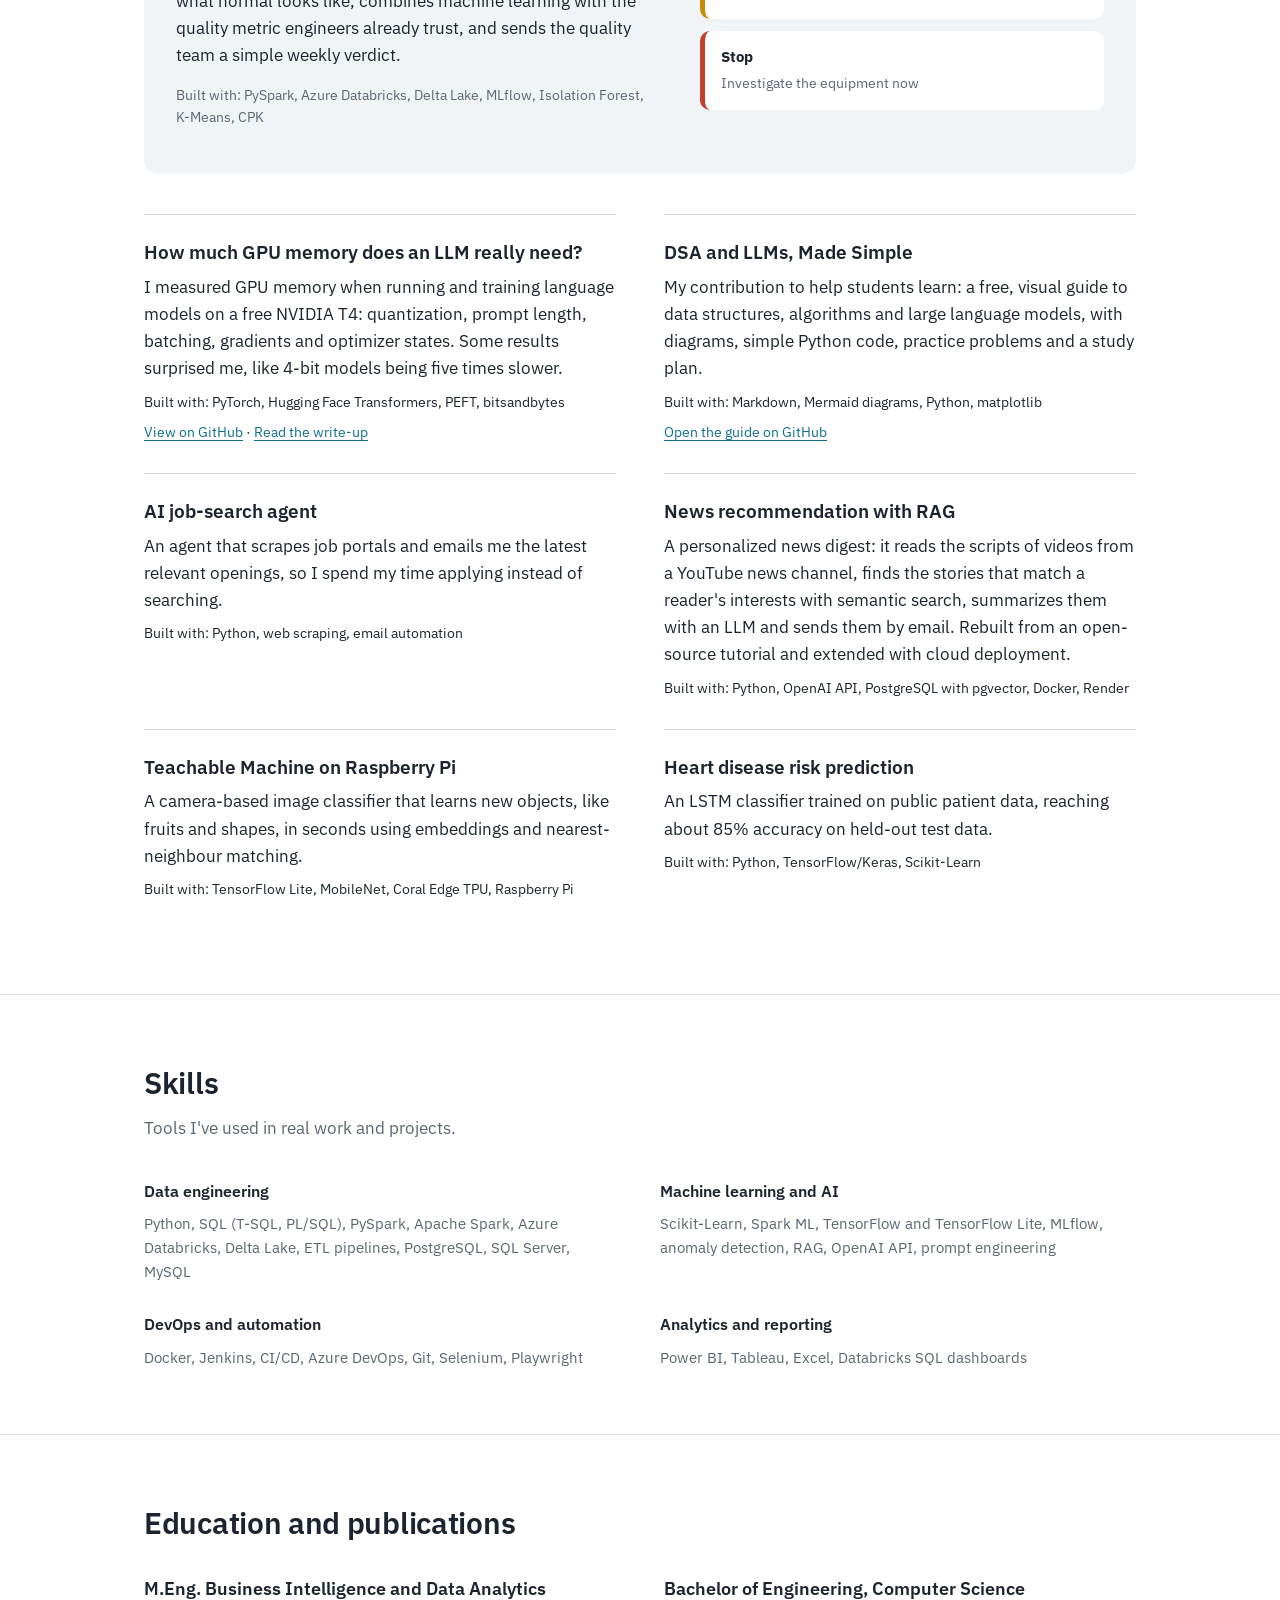
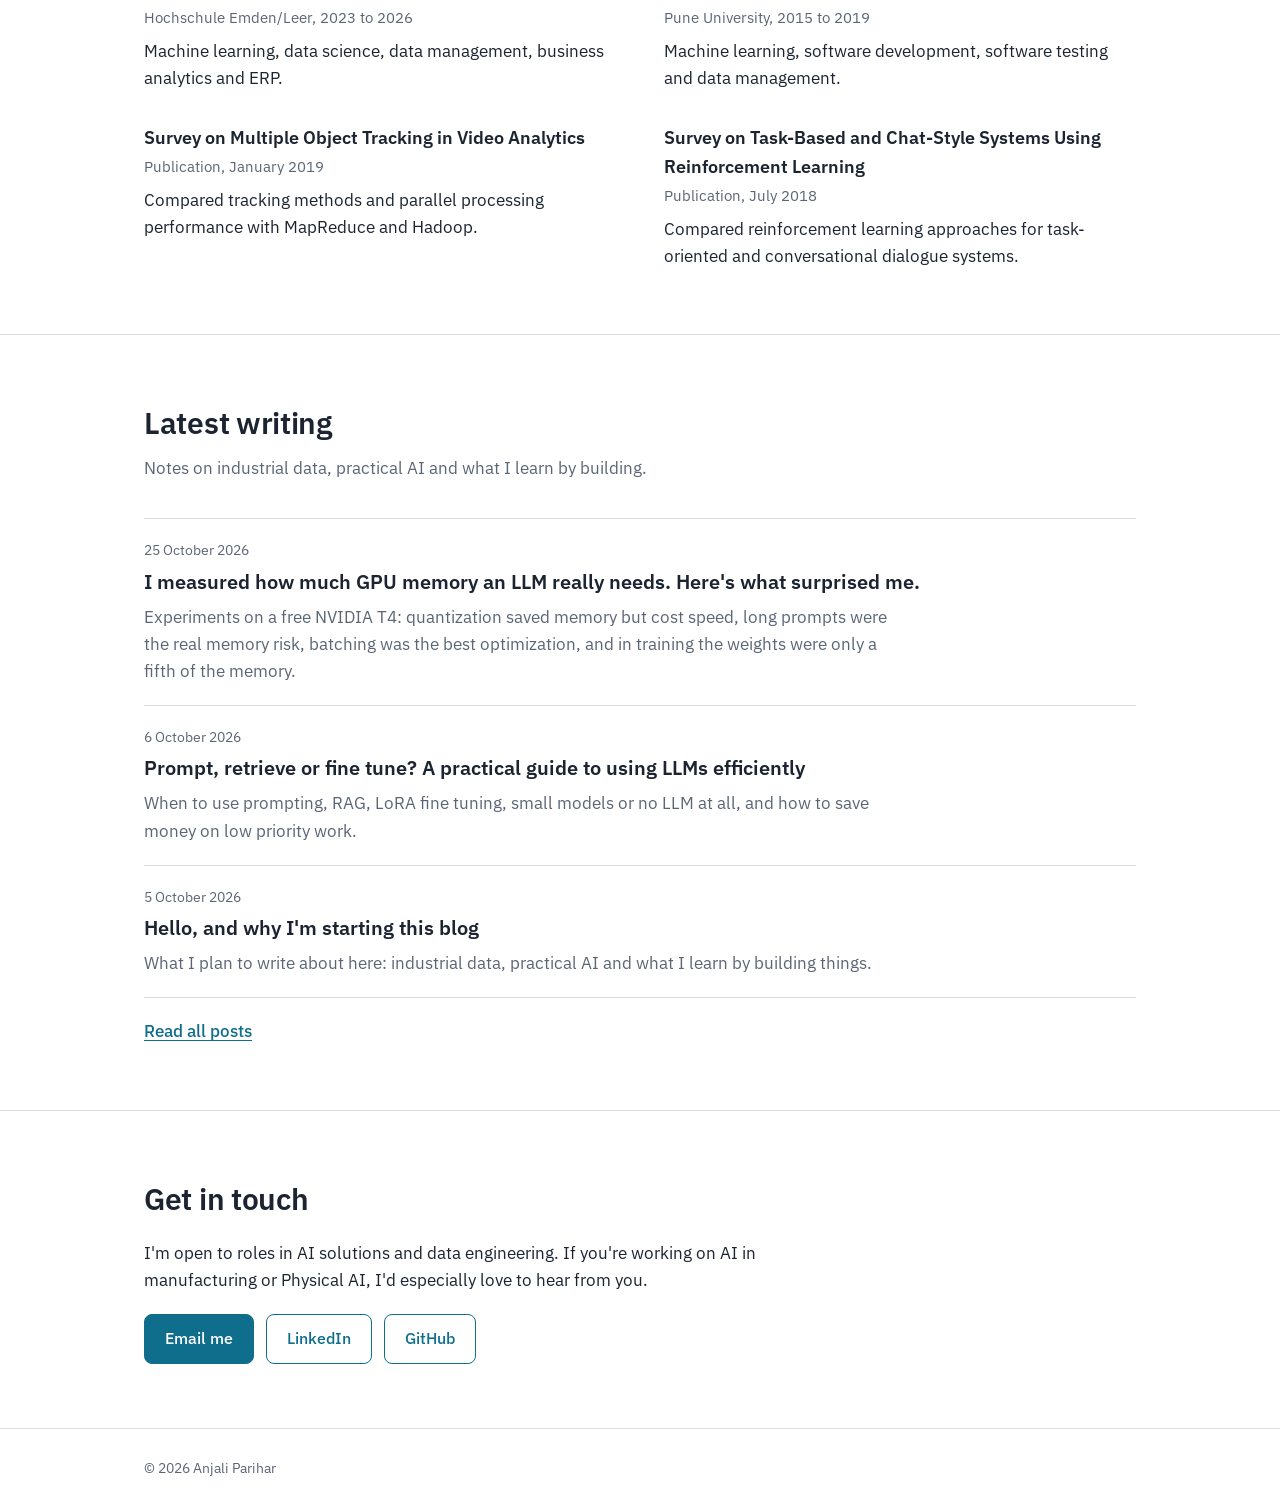
==== commit 9f8a8a4a: "new project added new project" ====
--- a/index.html
+++ b/index.html
@@ -112,6 +112,8 @@
           <dd>4 years in QA and data validation, plus a data engineering internship</dd>
           <dt>Languages</dt>
           <dd>English (fluent), German (conversational), Hindi (native)</dd>
+          <dt>Giving back</dt>
+          <dd><a href="https://github.com/anjaliparihar97/learn-dsa-and-llms" target="_blank" rel="noopener">A free learning guide</a> for students learning DSA and LLMs</dd>
           <dt>Open to</dt>
           <dd>AI solutions and data engineering roles</dd>
         </dl>
@@ -188,14 +190,26 @@
 
       <ul class="project-list">
         <li>
+          <h3>How much GPU memory does an LLM really need?</h3>
+          <p>I measured GPU memory when running and training language models on a free NVIDIA T4: quantization, prompt length, batching, gradients and optimizer states. Some results surprised me, like 4-bit models being five times slower.</p>
+          <p class="built">Built with: PyTorch, Hugging Face Transformers, PEFT, bitsandbytes</p>
+          <p class="built"><a href="https://github.com/anjaliparihar97/llm-gpu-memory" target="_blank" rel="noopener">View on GitHub</a> · <a href="blog/gpu-memory-experiments.html">Read the write-up</a></p>
+        </li>
+        <li>
+          <h3>DSA and LLMs, Made Simple</h3>
+          <p>My contribution to help students learn: a free, visual guide to data structures, algorithms and large language models, with diagrams, simple Python code, practice problems and a study plan.</p>
+          <p class="built">Built with: Markdown, Mermaid diagrams, Python, matplotlib</p>
+          <p class="built"><a href="https://github.com/anjaliparihar97/learn-dsa-and-llms" target="_blank" rel="noopener">Open the guide on GitHub</a></p>
+        </li>
+        <li>
           <h3>AI job-search agent</h3>
           <p>An agent that scrapes job portals and emails me the latest relevant openings, so I spend my time applying instead of searching.</p>
           <p class="built">Built with: Python, web scraping, email automation</p>
         </li>
         <li>
-          <h3>Retrieval-augmented generation (RAG) app</h3>
-          <p>Ask questions over a document collection and get answers grounded in retrieved sources. Rebuilt from an open-source tutorial and extended with cloud deployment.</p>
-          <p class="built">Built with: Python, OpenAI API, vector search, Docker, Render</p>
+          <h3>News recommendation with RAG</h3>
+          <p>A personalized news digest: it reads the scripts of videos from a YouTube news channel, finds the stories that match a reader's interests with semantic search, summarizes them with an LLM and sends them by email. Rebuilt from an open-source tutorial and extended with cloud deployment.</p>
+          <p class="built">Built with: Python, OpenAI API, PostgreSQL with pgvector, Docker, Render</p>
         </li>
         <li>
           <h3>Teachable Machine on Raspberry Pi</h3>
